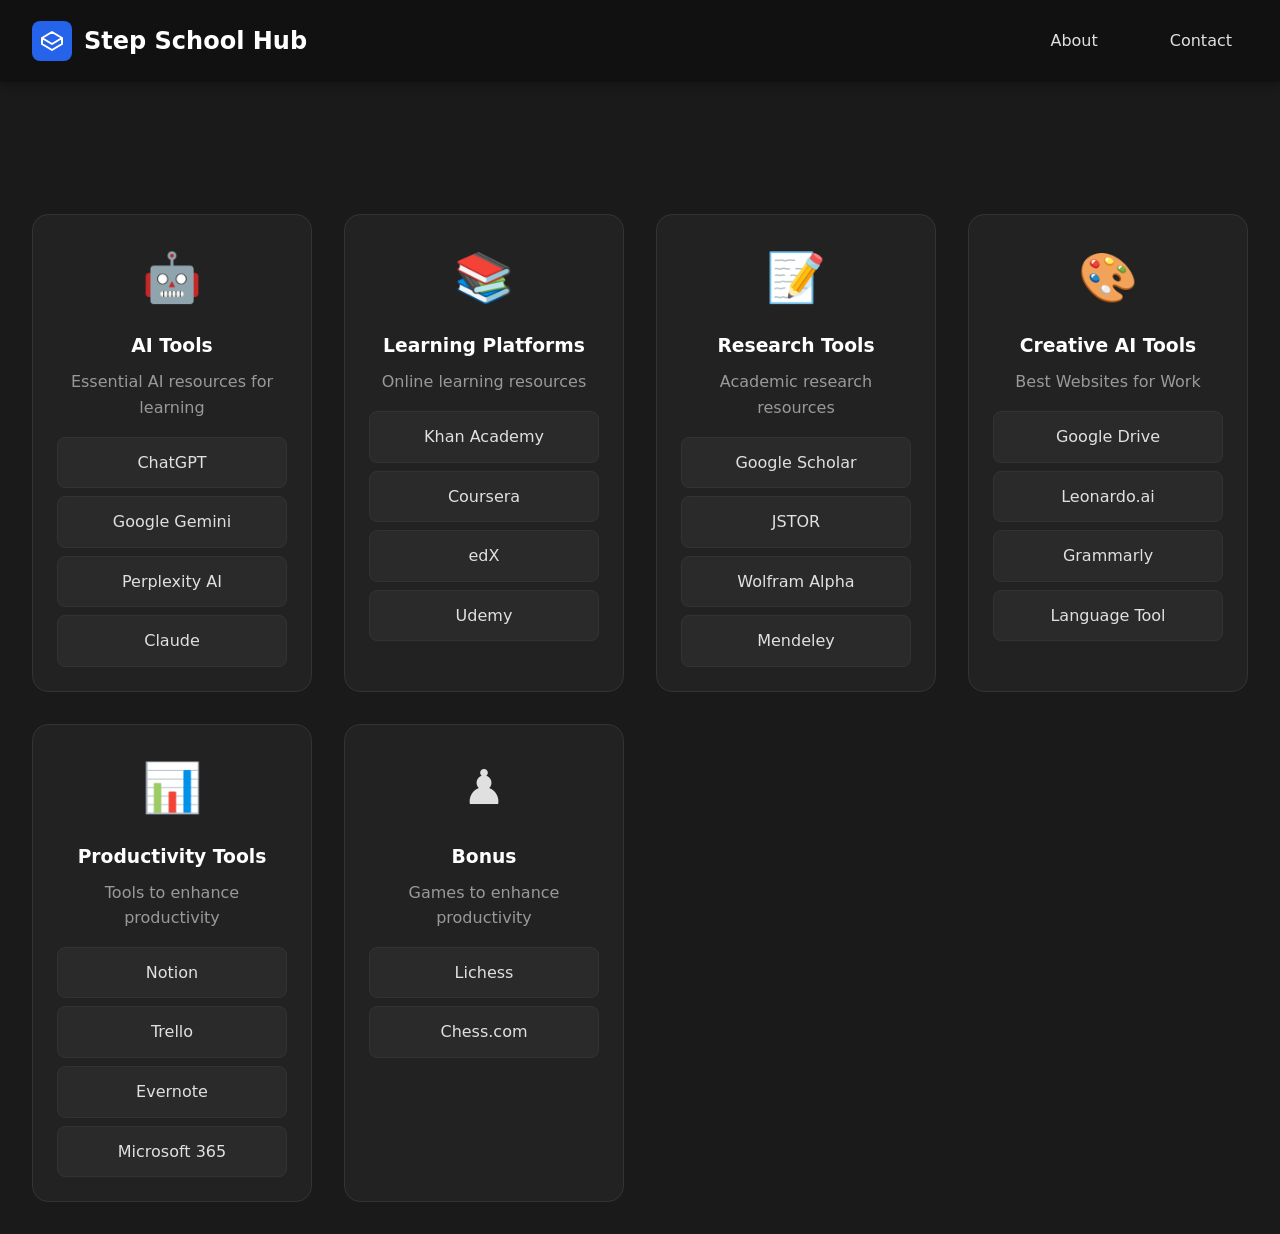
==== index.html @ e5c55c26 "Made the site responsive with vs code ofc" ====
<!DOCTYPE html>
<html lang="en">

<head>
  <title>Step Schools Okara Hub - For Resources</title>
  <meta charset="UTF-8" />
  <meta name="viewport" content="width=device-width, initial-scale=1.0" />
  <link rel="shortcut icon" href="step-favicon.svg" type="image/x-icon">
  <title>
    Step School Resources Hub | Essential Tools for Learning & Productivity
  </title>
  <meta name="description"
    content="Discover essential AI tools, learning platforms, and productivity resources for students and educators." />

  <meta name="keywords"
    content="school resources, AI tools, productivity, learning, education, students, online resources,step school Okara,step school hubs" />
  <meta property="og:title" content="School Resources Hub | Essential Tools for Learning & Productivity" />
  <meta property="og:description"
    content="Explore our hub for AI tools, learning platforms, and productivity resources to support students and educators."
    -- Robots directive to guide search engines on page indexing -->
  <script>
    (function (html) {
      html.className = html.className.replace(/\bno-js\b/, "js");
    })(document.documentElement);
  </script>
  <meta name="robots" content="index, follow, max-image-preview:large, max-snippet:-1, max-video-preview:-1" />
  </script>
  <meta name="theme-color" content="#2563eb" />


  <link rel="stylesheet" href="styles.css" />
</head>

<body>
  <nav>
    <a href="#" class="logo">
      <div style="
            width: 2.5rem;
            height: 2.5rem;
            background: #2563eb;
            border-radius: 0.5rem;
            display: flex;
            align-items: center;
            justify-content: center;
          ">
        <svg viewBox="0 0 24 24" fill="none" stroke="currentColor" style="width: 1.5rem; height: 1.5rem">
          <path stroke-linecap="round" stroke-linejoin="round" stroke-width="2"
            d="M12 3L2 9l10 6 10-6-10-6zM2 9v6l10 6 10-6V9"></path>
        </svg>
      </div navtext>
      Step School Hub
    </a>
    <div class="hamburger">☰</div>
    <div class="nav-links">
      <a href="about.html">About</a>
      <a href="contacts.html">Contact</a>
    </div>
  </nav>

  <div class="categories">
    <div class="category-card">
      <div class="category-icon">🤖</div>
      <h3>AI Tools</h3>
      <p>Essential AI resources for learning</p>
      <div class="subcategories">
        <div class="subcategory" onclick="redirect('https://chat.openai.com')">
          ChatGPT
        </div>
        <div class="subcategory" onclick="redirect('https://gemini.google.com/')">
          Google Gemini
        </div>
        <div class="subcategory" onclick="redirect('https://www.perplexity.ai')">
          Perplexity AI
        </div>
        <div class="subcategory" onclick="redirect('https://claude.ai')">
          Claude
        </div>
      </div>
    </div>

    <div class="category-card">
      <div class="category-icon">📚</div>
      <h3>Learning Platforms</h3>
      <p>Online learning resources</p>
      <div class="subcategories">
        <div class="subcategory" onclick="redirect('https://www.khanacademy.org')">
          Khan Academy
        </div>
        <div class="subcategory" onclick="redirect('https://www.coursera.org')">
          Coursera
        </div>
        <div class="subcategory" onclick="redirect('https://www.edx.org')">
          edX
        </div>
        <div class="subcategory" onclick="redirect('https://www.udemy.com')">
          Udemy
        </div>
      </div>
    </div>

    <div class="category-card">
      <div class="category-icon">📝</div>
      <h3>Research Tools</h3>
      <p>Academic research resources</p>
      <div class="subcategories">
        <div class="subcategory" onclick="redirect('https://scholar.google.com')">
          Google Scholar
        </div>
        <div class="subcategory" onclick="redirect('https://www.jstor.org')">
          JSTOR
        </div>
        <div class="subcategory" onclick="redirect('https://www.wolframalpha.com')">
          Wolfram Alpha
        </div>
        <div class="subcategory" onclick="redirect('https://www.mendeley.com')">
          Mendeley
        </div>
      </div>
    </div>

    <div class="category-card">
      <div class="category-icon">🎨</div>
      <h3>Creative AI Tools</h3>
      <p>Best Websites for Work</p>
      <div class="subcategories">
        <div class="subcategory" onclick="redirect('https://drive.google.com/')">
          Google Drive
        </div>
        <div class="subcategory" onclick="redirect('https://leonardo.ai/')">
          Leonardo.ai
        </div>
        <div class="subcategory" onclick="redirect('https://www.grammarly.com')">
          Grammarly
        </div>
        <div class="subcategory" onclick="redirect('https://languagetool.org/')">
          Language Tool
        </div>
      </div>
    </div>

    <div class="category-card">
      <div class="category-icon">📊</div>
      <h3>Productivity Tools</h3>
      <p>Tools to enhance productivity</p>
      <div class="subcategories">
        <div class="subcategory" onclick="redirect('https://www.notion.so')">
          Notion
        </div>
        <div class="subcategory" onclick="redirect('https://trello.com')">
          Trello
        </div>
        <div class="subcategory" onclick="redirect('https://evernote.com')">
          Evernote
        </div>
        <div class="subcategory" onclick="redirect('https://www.microsoft.com/microsoft-365')">
          Microsoft 365
        </div>
      </div>
    </div>

    <div class="category-card">
      <div class="category-icon">♟️</div>
      <h3>Bonus</h3>
      <p>Games to enhance productivity</p>
      <div class="subcategories">
        <div class="subcategory" onclick="redirect('https://lichess.org/')">
          Lichess
        </div>
        <div class="subcategory" onclick="redirect('https://www.chess.com/home')">
          Chess.com
        </div>
      </div>
    </div>
  </div>

  <script>
    const hamburger = document.querySelector(".hamburger");
    const navLinks = document.querySelector(".nav-links");

    hamburger.addEventListener("click", () => {
      navLinks.classList.toggle("active");
    });


    function redirect(url) {
      window.open(url, "_blank");
    }
    console.log("HELLO WORLD PROGRAMMER MODE ACTIVIATED")//kis gawar ne ye bakwas likhe hai
    // i am ayaan and i i did this for fun xd
  </script>
</body>

</html>
---- styles.css ----
/* Reset and Base Styles */
* {
  margin: 0;
  padding: 0;
  box-sizing: border-box;
  font-family: Inter, system-ui, -apple-system, sans-serif;
}

body {
  background: #1a1a1a;
  color: #e0e0e0;
  min-height: 100vh;
  line-height: 1.6;
  overflow-x: hidden;
}

/* Navigation Styles */
nav {
  background: #111111;
  padding: 1.25rem 2rem;
  display: flex;
  justify-content: space-between;
  align-items: center;
  position: sticky;
  top: 0;
  width: 100%;
  z-index: 1000;
  box-shadow: 0 2px 10px rgba(0, 0, 0, 0.3);
}

.logo {
  display: flex;
  align-items: center;
  color: #ffffff;
  text-decoration: none;
  font-size: 1.5rem;
  font-weight: bold;
  gap: 0.75rem;
  transition: transform 0.3s ease;
}

.logo-icon {
  width: 2.5rem;
  height: 2.5rem;
  background: #2563eb;
  border-radius: 0.5rem;
  display: flex;
  align-items: center;
  justify-content: center;
}

.logo-icon svg {
  width: 1.5rem;
  height: 1.5rem;
  stroke: white;
}

.nav-links {
  display: flex;
  gap: 2.5rem;
}

.nav-links a {
  color: #e0e0e0;
  text-decoration: none;
  transition: all 0.3s ease;
  padding: 0.5rem 1rem;
  border-radius: 6px;
}

.nav-links a:hover {
  background: rgba(255, 255, 255, 0.1);
  color: white;
}

.hamburger {
  display: none;
  color: white;
  font-size: 1.5rem;
  cursor: pointer;
  padding: 0.5rem;
}

/* Categories Styles */
.categories {
  margin-top: 100px;
  padding: 2rem;
  display: grid;
  grid-template-columns: repeat(auto-fit, minmax(280px, 1fr));
  gap: 2rem;
  max-width: 1400px;
  margin-left: auto;
  margin-right: auto;
}

.category-card {
  background: #222222;
  border-radius: 16px;
  padding: 1.5rem;
  text-align: center;
  transition: all 0.3s ease;
  border: 1px solid #333;
}

.category-card:hover {
  transform: translateY(-5px);
  box-shadow: 0 6px 25px rgba(0, 0, 0, 0.3);
}

.category-icon {
  font-size: 3rem;
  margin-bottom: 1rem;
}

.category-card h3 {
  color: white;
  margin-bottom: 0.5rem;
}

.category-card p {
  color: #999;
  margin-bottom: 1rem;
}

.subcategories {
  display: flex;
  flex-direction: column;
  gap: 0.5rem;
}

.subcategory {
  background: #2a2a2a;
  padding: 0.75rem;
  border-radius: 8px;
  cursor: pointer;
  transition: all 0.3s ease;
  border: 1px solid #333;
}

.subcategory:hover {
  background: #333;
  transform: translateX(5px);
}

/* Responsive Design */
@media screen and (max-width: 768px) {
  nav {
      padding: 1rem;
  }

  .nav-links {
      display: none;
      position: absolute;
      top: 100%;
      left: 0;
      width: 100%;
      background: #111;
      flex-direction: column;
      padding: 1rem;
  }

  .navtext {
    font-size: 18px;
  }

  .nav-links.active {
      display: flex;
  }

  .hamburger {
      display: block;
  }

  .categories {
      grid-template-columns: 1fr;
      margin-top: 80px;
      padding: 1rem;
  }
}
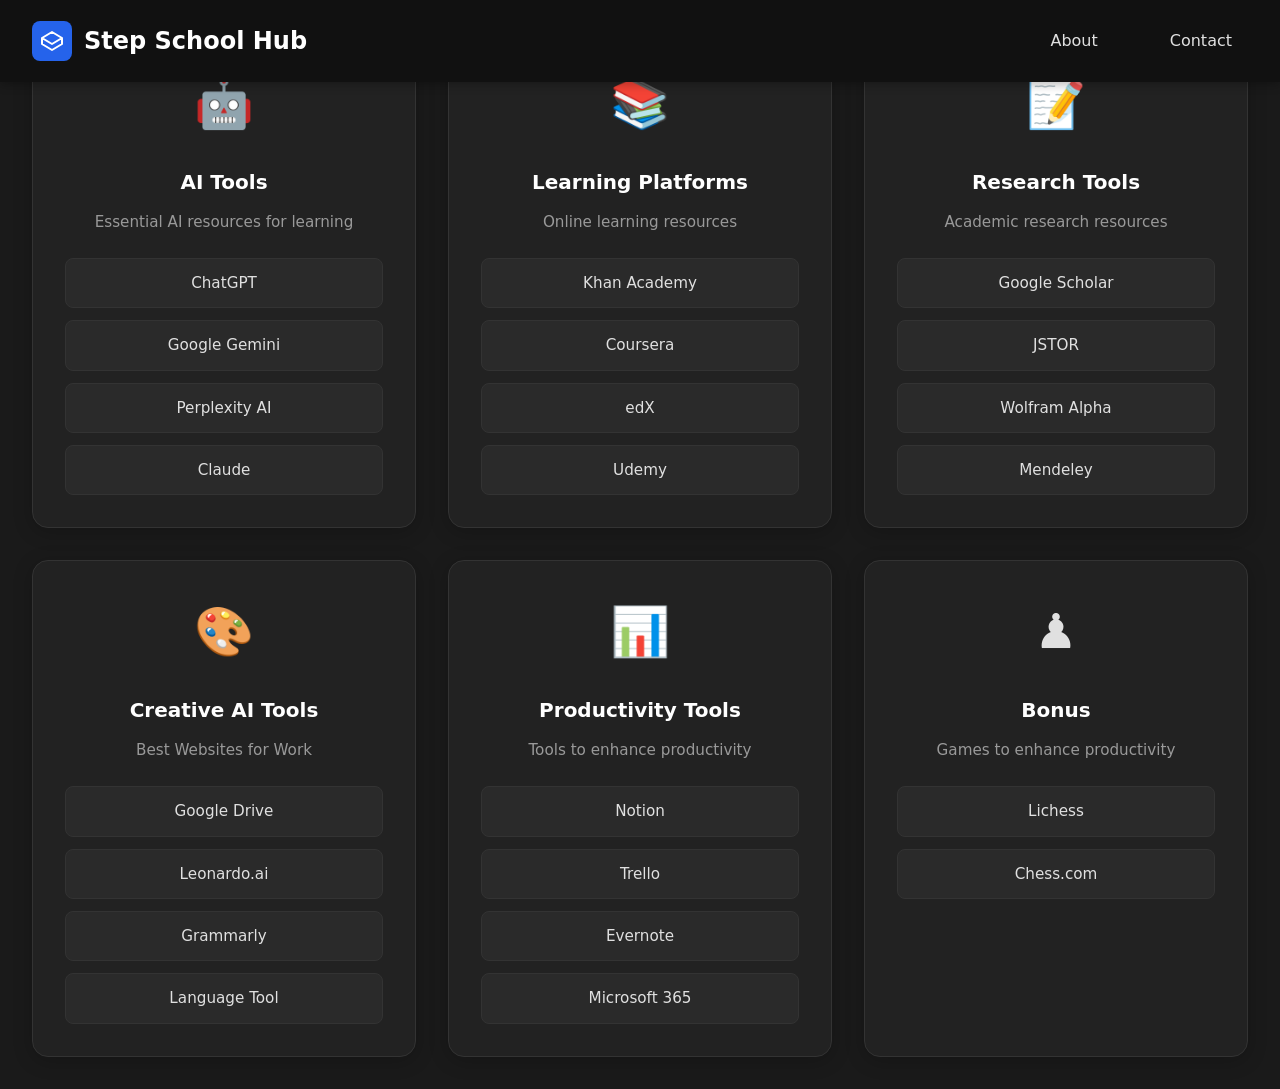
==== commit 1b5112c8: "Revert "Made the site responsive with vs code ofc" This reverts commit e5c55c26e0a5ba545c020ab614b5b" ====
--- a/index.html
+++ b/index.html
@@ -47,7 +47,7 @@
           <path stroke-linecap="round" stroke-linejoin="round" stroke-width="2"
             d="M12 3L2 9l10 6 10-6-10-6zM2 9v6l10 6 10-6V9"></path>
         </svg>
-      </div navtext>
+      </div>
       Step School Hub
     </a>
     <div class="hamburger">☰</div>
--- a/styles.css
+++ b/styles.css
@@ -1,9 +1,9 @@
-/* Reset and Base Styles */
+/* Base Styles */
 * {
   margin: 0;
   padding: 0;
   box-sizing: border-box;
-  font-family: Inter, system-ui, -apple-system, sans-serif;
+  font-family: "Inter", system-ui, -apple-system, sans-serif;
 }
 
 body {
@@ -11,19 +11,18 @@
   color: #e0e0e0;
   min-height: 100vh;
   line-height: 1.6;
-  overflow-x: hidden;
-}
-
-/* Navigation Styles */
+}
+
+/* Navigation */
 nav {
   background: #111111;
   padding: 1.25rem 2rem;
   display: flex;
   justify-content: space-between;
   align-items: center;
-  position: sticky;
+  position: fixed;
+  width: 100%;
   top: 0;
-  width: 100%;
   z-index: 1000;
   box-shadow: 0 2px 10px rgba(0, 0, 0, 0.3);
 }
@@ -39,20 +38,8 @@
   transition: transform 0.3s ease;
 }
 
-.logo-icon {
-  width: 2.5rem;
-  height: 2.5rem;
-  background: #2563eb;
-  border-radius: 0.5rem;
-  display: flex;
-  align-items: center;
-  justify-content: center;
-}
-
-.logo-icon svg {
-  width: 1.5rem;
-  height: 1.5rem;
-  stroke: white;
+.logo:hover {
+  transform: translateY(-2px);
 }
 
 .nav-links {
@@ -64,116 +51,377 @@
   color: #e0e0e0;
   text-decoration: none;
   transition: all 0.3s ease;
+  font-weight: 500;
   padding: 0.5rem 1rem;
   border-radius: 6px;
+  position: relative;
 }
 
 .nav-links a:hover {
+  color: #ffffff;
   background: rgba(255, 255, 255, 0.1);
-  color: white;
-}
-
+}
+
+.nav-links a::after {
+  content: "";
+  position: absolute;
+  width: 0;
+  height: 2px;
+  background: #2563eb;
+  bottom: 0;
+  left: 50%;
+  transform: translateX(-50%);
+  transition: width 0.3s ease;
+}
+
+.nav-links a:hover::after {
+  width: 80%;
+}
+
+/* Categories Section */
+.categories {
+  padding: 2rem max(2rem, calc((100% - 1400px) / 2));
+  display: grid;
+  grid-template-columns: repeat(auto-fit, minmax(300px, 1fr));
+  gap: 2rem;
+  max-width: 1400px;
+  margin-left: auto;
+  margin-right: auto;
+}
+
+.category-card {
+  background: #222222;
+  border-radius: 16px;
+  box-shadow: 0 4px 20px rgba(0, 0, 0, 0.2);
+  padding: 2rem;
+  text-align: center;
+  cursor: pointer;
+  transition: all 0.3s ease;
+  border: 1px solid #333333;
+}
+
+.category-card:hover {
+  transform: translateY(-5px);
+  box-shadow: 0 6px 25px rgba(0, 0, 0, 0.3);
+  border-color: #444444;
+}
+
+.category-icon {
+  font-size: 3rem;
+  margin-bottom: 1.5rem;
+}
+
+.category-card h3 {
+  color: #ffffff;
+  margin-bottom: 0.75rem;
+  font-size: 1.25rem;
+}
+
+.category-card p {
+  color: #999999;
+  margin-bottom: 1.5rem;
+  font-size: 0.95rem;
+}
+
+/* Subcategories */
+.subcategories {
+  display: flex;
+  flex-direction: column;
+  gap: 0.75rem;
+}
+
+.subcategory {
+  padding: 0.75rem;
+  background: #2a2a2a;
+  border-radius: 8px;
+  transition: all 0.3s ease;
+  color: #e0e0e0;
+  font-size: 0.95rem;
+  border: 1px solid #333333;
+}
+
+.subcategory:hover {
+  background: #333333;
+  transform: translateX(5px);
+  color: #ffffff;
+  border-color: #444444;
+}
+
+/* About Section */
+.about-container {
+  margin-top: 100px;
+  padding: 2rem max(2rem, calc((100% - 1400px) / 2));
+  max-width: 1400px;
+  margin-left: auto;
+  margin-right: auto;
+}
+
+.about-card {
+  background: #222222;
+  border-radius: 16px;
+  box-shadow: 0 4px 20px rgba(0, 0, 0, 0.2);
+  padding: 2.5rem;
+  border: 1px solid #333333;
+  margin-bottom: 2rem;
+  transition: transform 0.3s ease;
+}
+
+.about-card:hover {
+  transform: translateY(-5px);
+}
+
+.about-card h1 {
+  color: #ffffff;
+  margin-bottom: 1.5rem;
+  font-size: 2.5rem;
+  text-align: center;
+  background: linear-gradient(45deg, #2563eb, #3b82f6);
+  -webkit-background-clip: text;
+  -webkit-text-fill-color: transparent;
+}
+
+.about-card h2 {
+  color: #ffffff;
+  margin: 2rem 0 1rem;
+  font-size: 1.5rem;
+}
+
+.about-card p {
+  color: #999999;
+  line-height: 1.6;
+  margin-bottom: 1rem;
+  font-size: 1.1rem;
+}
+
+/* Team Section */
+.team-section {
+  display: grid;
+  grid-template-columns: repeat(auto-fit, minmax(250px, 1fr));
+  gap: 2rem;
+  margin-top: 2rem;
+}
+
+.team-member {
+  background: #2a2a2a;
+  padding: 1.5rem;
+  border-radius: 12px;
+  text-align: center;
+  border: 1px solid #333333;
+  transition: all 0.3s ease;
+}
+
+.team-member:hover {
+  transform: translateY(-5px);
+  background: #2d2d2d;
+  box-shadow: 0 6px 20px rgba(0, 0, 0, 0.2);
+}
+
+.team-member h3 {
+  color: #ffffff;
+  margin-bottom: 0.5rem;
+}
+
+.team-member p {
+  color: #999999;
+  font-size: 0.95rem;
+}
+
+/* Contact Section */
+.contact-container {
+  margin-top: 100px;
+  padding: 2rem max(2rem, calc((100% - 1400px) / 2));
+  max-width: 1400px;
+  margin-left: auto;
+  margin-right: auto;
+}
+
+.contact-card {
+  background: #222222;
+  border-radius: 16px;
+  box-shadow: 0 4px 20px rgba(0, 0, 0, 0.2);
+  padding: 2.5rem;
+  border: 1px solid #333333;
+  margin-bottom: 2rem;
+}
+
+.contact-card h1 {
+  color: #ffffff;
+  margin-bottom: 1.5rem;
+  font-size: 2.5rem;
+  text-align: center;
+}
+
+.contact-card p {
+  color: #999999;
+  line-height: 1.6;
+  margin-bottom: 2rem;
+  font-size: 1.1rem;
+  text-align: center;
+}
+
+/* Contact Form */
+.contact-form {
+  max-width: 600px;
+  margin: 0 auto;
+}
+
+.form-group {
+  margin-bottom: 1.5rem;
+}
+
+.form-group label {
+  display: block;
+  color: #ffffff;
+  margin-bottom: 0.5rem;
+  font-weight: 500;
+}
+
+.form-group input,
+.form-group textarea {
+  width: 100%;
+  padding: 0.75rem;
+  background: #2a2a2a;
+  border: 1px solid #333333;
+  border-radius: 8px;
+  color: #ffffff;
+  font-size: 1rem;
+  transition: all 0.3s ease;
+}
+
+.form-group input:focus,
+.form-group textarea:focus {
+  outline: none;
+  border-color: #2563eb;
+  box-shadow: 0 0 0 2px rgba(37, 99, 235, 0.2);
+}
+
+.form-group textarea {
+  min-height: 150px;
+  resize: vertical;
+}
+
+.submit-btn {
+  background: #2563eb;
+  color: #ffffff;
+  padding: 0.75rem 1.5rem;
+  border: none;
+  border-radius: 8px;
+  font-size: 1rem;
+  font-weight: 500;
+  cursor: pointer;
+  transition: all 0.3s ease;
+  width: 100%;
+}
+
+.submit-btn:hover {
+  background: #1d4ed8;
+  transform: translateY(-2px);
+}
+
+/* Contact Info */
+.contact-info {
+  margin-top: 3rem;
+  display: grid;
+  grid-template-columns: repeat(auto-fit, minmax(250px, 1fr));
+  gap: 2rem;
+}
+
+.contact-method {
+  background: #2a2a2a;
+  padding: 1.5rem;
+  border-radius: 12px;
+  text-align: center;
+  border: 1px solid #333333;
+}
+
+.contact-method h3 {
+  color: #ffffff;
+  margin-bottom: 0.5rem;
+}
+
+.contact-method p {
+  color: #999999;
+  font-size: 0.95rem;
+  margin-bottom: 0;
+}
+
+.contact-method a {
+  color: #2563eb;
+  text-decoration: none;
+  transition: color 0.3s ease;
+}
+
+.contact-method a:hover {
+  color: #1d4ed8;
+}
+
+/* Hamburger Menu */
 .hamburger {
   display: none;
   color: white;
   font-size: 1.5rem;
   cursor: pointer;
   padding: 0.5rem;
-}
-
-/* Categories Styles */
-.categories {
-  margin-top: 100px;
-  padding: 2rem;
-  display: grid;
-  grid-template-columns: repeat(auto-fit, minmax(280px, 1fr));
-  gap: 2rem;
-  max-width: 1400px;
-  margin-left: auto;
-  margin-right: auto;
-}
-
-.category-card {
-  background: #222222;
-  border-radius: 16px;
-  padding: 1.5rem;
-  text-align: center;
-  transition: all 0.3s ease;
-  border: 1px solid #333;
-}
-
-.category-card:hover {
-  transform: translateY(-5px);
-  box-shadow: 0 6px 25px rgba(0, 0, 0, 0.3);
-}
-
-.category-icon {
-  font-size: 3rem;
-  margin-bottom: 1rem;
-}
-
-.category-card h3 {
-  color: white;
-  margin-bottom: 0.5rem;
-}
-
-.category-card p {
-  color: #999;
-  margin-bottom: 1rem;
-}
-
-.subcategories {
-  display: flex;
-  flex-direction: column;
-  gap: 0.5rem;
-}
-
-.subcategory {
-  background: #2a2a2a;
-  padding: 0.75rem;
-  border-radius: 8px;
-  cursor: pointer;
-  transition: all 0.3s ease;
-  border: 1px solid #333;
-}
-
-.subcategory:hover {
-  background: #333;
-  transform: translateX(5px);
-}
-
-/* Responsive Design */
-@media screen and (max-width: 768px) {
-  nav {
-      padding: 1rem;
+  border-radius: 6px;
+  transition: background 0.3s ease;
+}
+
+.hamburger:hover {
+  background: rgba(255, 255, 255, 0.1);
+}
+
+/* Responsive Styles */
+@media (max-width: 768px) {
+  .hamburger {
+    display: block;
   }
 
   .nav-links {
-      display: none;
-      position: absolute;
-      top: 100%;
-      left: 0;
-      width: 100%;
-      background: #111;
-      flex-direction: column;
-      padding: 1rem;
-  }
-
-  .navtext {
-    font-size: 18px;
+    display: none;
+    position: absolute;
+    top: 100%;
+    left: 0;
+    right: 0;
+    background: #111111;
+    flex-direction: column;
+    padding: 1rem;
+    gap: 0.5rem;
+    box-shadow: 0 4px 10px rgba(0, 0, 0, 0.2);
   }
 
   .nav-links.active {
-      display: flex;
-  }
-
-  .hamburger {
-      display: block;
+    display: flex;
   }
 
   .categories {
-      grid-template-columns: 1fr;
-      margin-top: 80px;
-      padding: 1rem;
-  }
-}+    margin-top: 80px;
+    padding: 1rem;
+    gap: 1rem;
+  }
+
+  .category-card {
+    padding: 1.5rem;
+  }
+
+  .about-container {
+    margin-top: 80px;
+    padding: 1rem;
+  }
+
+  .about-card {
+    padding: 1.5rem;
+  }
+
+  .about-card h1 {
+    font-size: 2rem;
+  }
+
+  .contact-container {
+    margin-top: 80px;
+    padding: 1rem;
+  }
+
+  .contact-card {
+    padding: 1.5rem;
+  }
+}
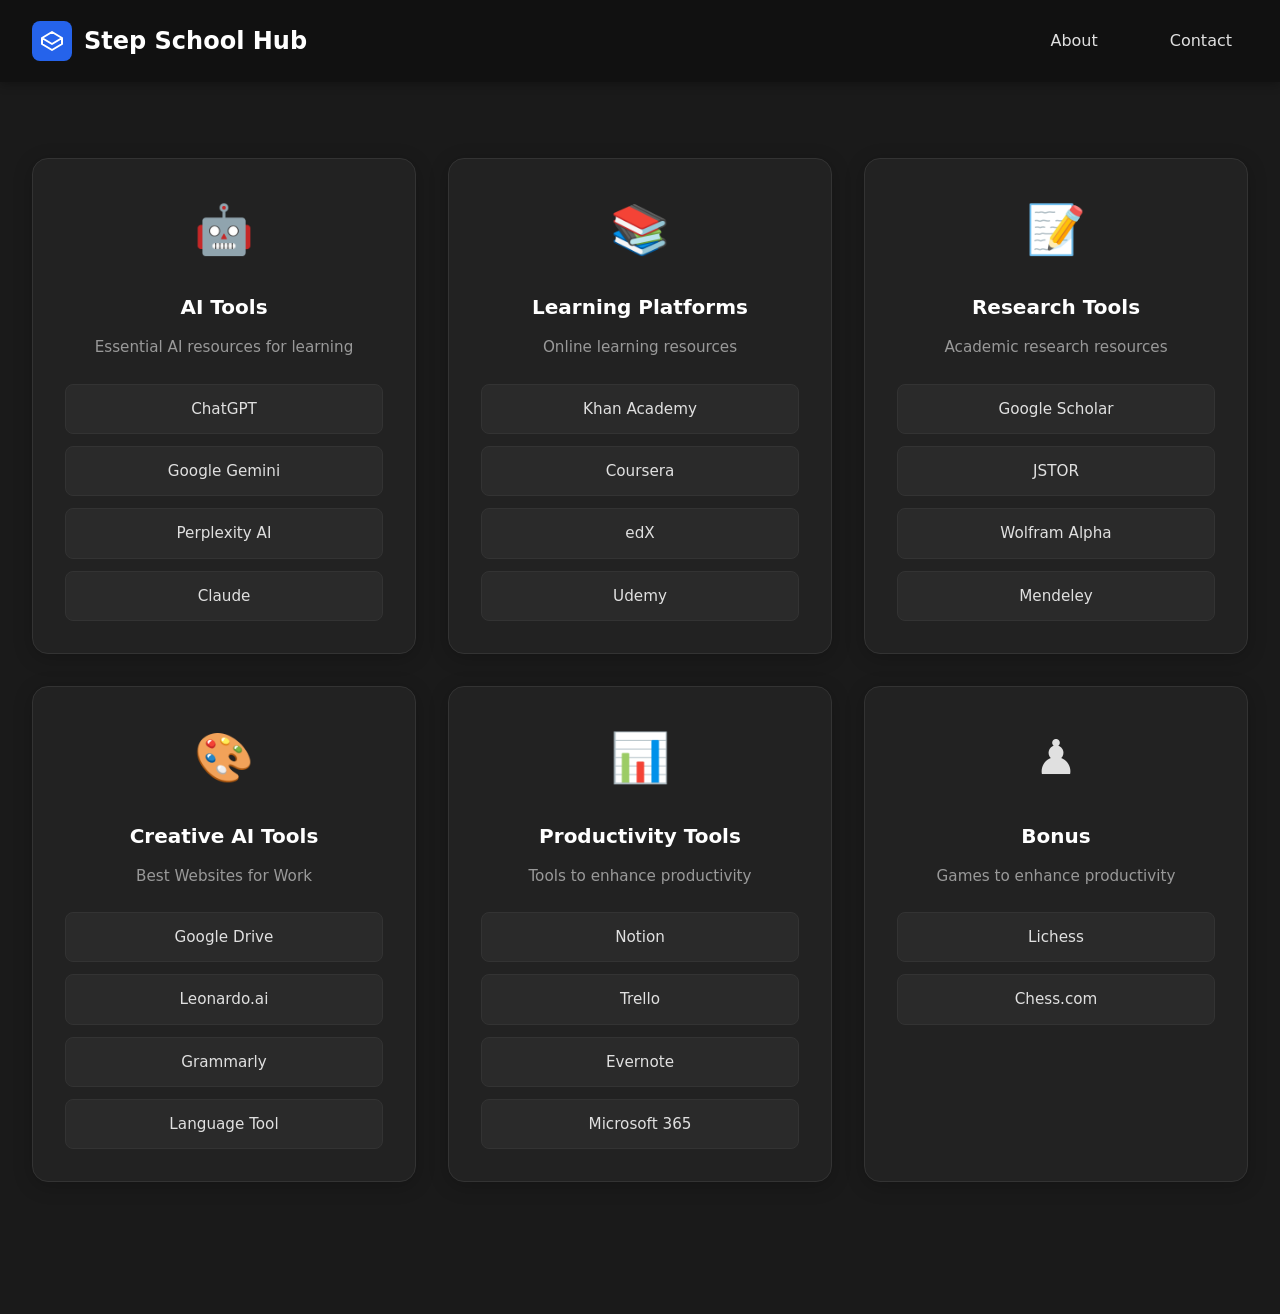
==== commit 2347aa53: "better implementation of favicon and formatting" ====
--- a/index.html
+++ b/index.html
@@ -4,8 +4,8 @@
 <head>
   <title>Step Schools Okara Hub - For Resources</title>
   <meta charset="UTF-8" />
-  <meta name="viewport" content="width=device-width, initial-scale=1.0" />
-  <link rel="shortcut icon" href="step-favicon.svg" type="image/x-icon">
+  <meta name="viewport" content="width=device-width, initial-scale=1.0" />\
+  <link rel="icon" href="step-favicon.svg">
   <title>
     Step School Resources Hub | Essential Tools for Learning & Productivity
   </title>
--- a/styles.css
+++ b/styles.css
@@ -82,6 +82,7 @@
 .categories {
   padding: 2rem max(2rem, calc((100% - 1400px) / 2));
   display: grid;
+  margin: 100px;
   grid-template-columns: repeat(auto-fit, minmax(300px, 1fr));
   gap: 2rem;
   max-width: 1400px;
@@ -424,4 +425,34 @@
   .contact-card {
     padding: 1.5rem;
   }
-}
+  @media screen and (max-width: 768px) {
+    nav {
+        padding: 1rem;
+    }
+
+    .nav-links {
+        display: none;
+        position: absolute;
+        top: 100%;
+        left: 0;
+        width: 100%;
+        background: #111;
+        flex-direction: column;
+        padding: 1rem;
+    }
+
+    .nav-links.active {
+        display: flex;
+    }
+
+    .hamburger {
+        display: block;
+    }
+
+    .categories {
+        grid-template-columns: 1fr;
+        margin-top: 60px;
+        padding: 1rem;
+    }
+}
+}
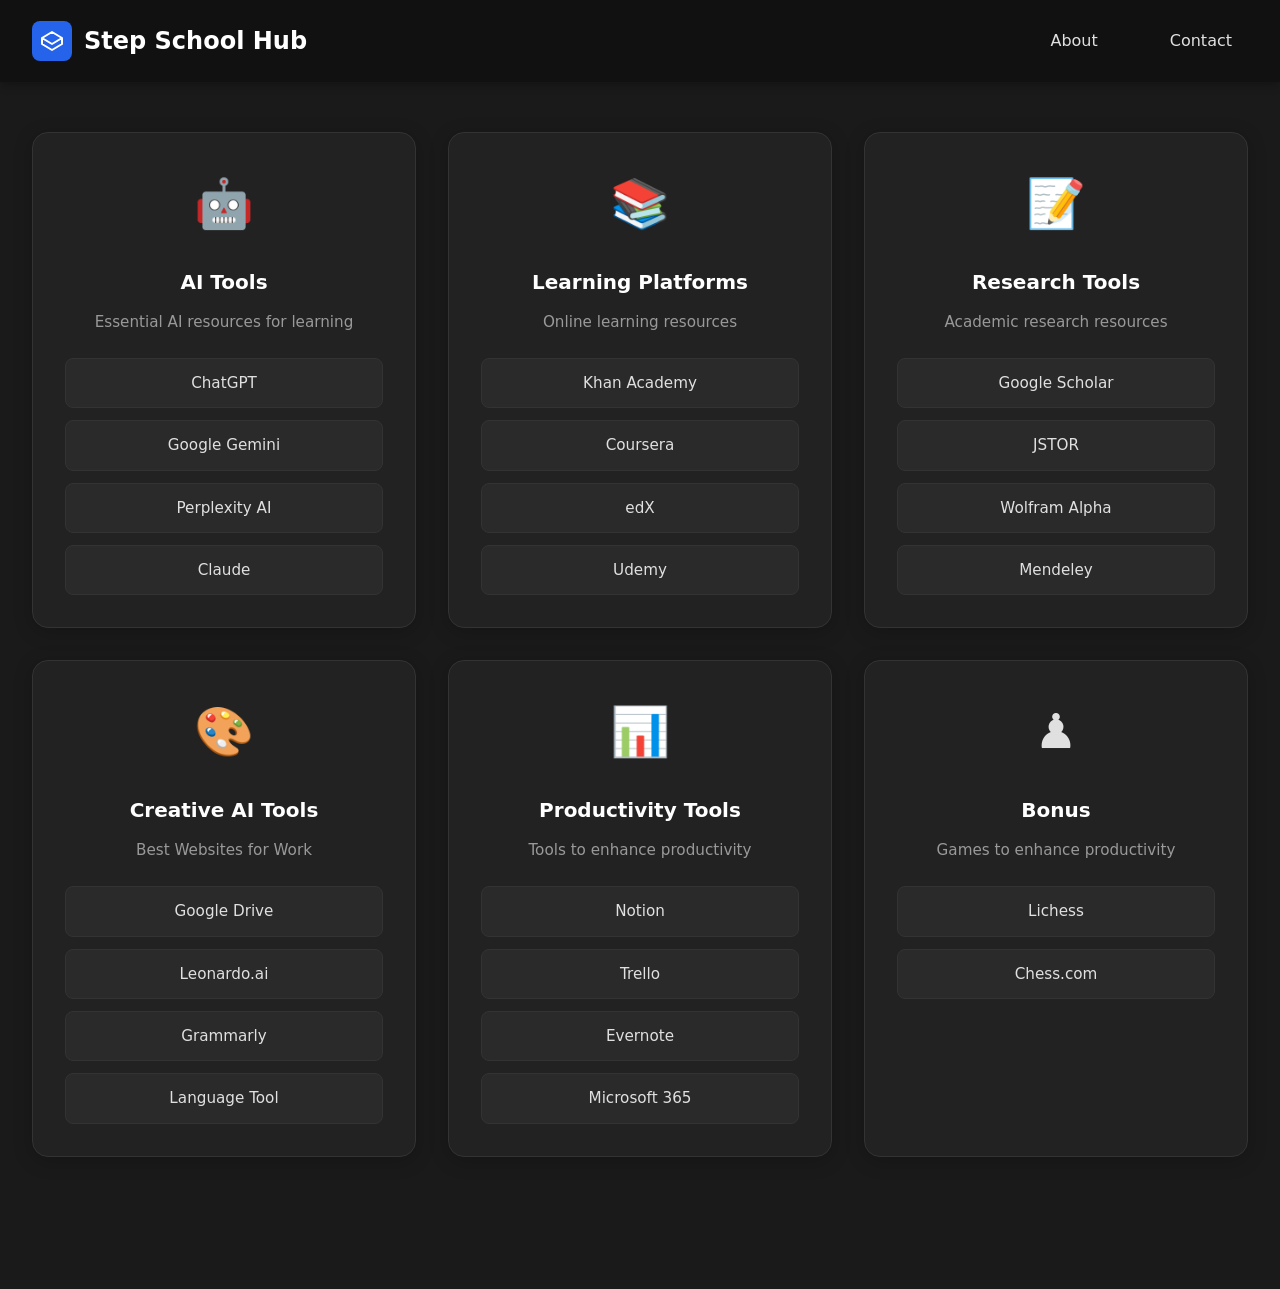
==== commit 4f01f85d: "favicon implementation cleaning of code and formatting" ====
--- a/index.html
+++ b/index.html
@@ -1,40 +1,57 @@
 <!DOCTYPE html>
 <html lang="en">
-
-<head>
-  <title>Step Schools Okara Hub - For Resources</title>
-  <meta charset="UTF-8" />
-  <meta name="viewport" content="width=device-width, initial-scale=1.0" />\
-  <link rel="icon" href="step-favicon.svg">
-  <title>
-    Step School Resources Hub | Essential Tools for Learning & Productivity
-  </title>
-  <meta name="description"
-    content="Discover essential AI tools, learning platforms, and productivity resources for students and educators." />
-
-  <meta name="keywords"
-    content="school resources, AI tools, productivity, learning, education, students, online resources,step school Okara,step school hubs" />
-  <meta property="og:title" content="School Resources Hub | Essential Tools for Learning & Productivity" />
-  <meta property="og:description"
-    content="Explore our hub for AI tools, learning platforms, and productivity resources to support students and educators."
-    -- Robots directive to guide search engines on page indexing -->
-  <script>
-    (function (html) {
-      html.className = html.className.replace(/\bno-js\b/, "js");
-    })(document.documentElement);
-  </script>
-  <meta name="robots" content="index, follow, max-image-preview:large, max-snippet:-1, max-video-preview:-1" />
-  </script>
-  <meta name="theme-color" content="#2563eb" />
-
-
-  <link rel="stylesheet" href="styles.css" />
-</head>
-
-<body>
-  <nav>
-    <a href="#" class="logo">
-      <div style="
+  <head>
+    <meta charset="UTF-8" />
+    <meta name="viewport" content="width=device-width, initial-scale=1.0" />
+
+    <!-- Favicon -->
+    <link rel="icon" type="image/svg+xml" href="/step-favicon.svg" />
+    <link rel="alternate icon" type="image/png" href="/step-favicon.png" />
+
+    <!-- Title -->
+    <title>
+      Step School Resources Hub | Essential Tools for Learning & Productivity
+    </title>
+
+    <!-- Meta tags -->
+    <meta
+      name="description"
+      content="Discover essential AI tools, learning platforms, and productivity resources for students and educators."
+    />
+    <meta
+      name="keywords"
+      content="school resources, AI tools, productivity, learning, education, students, online resources,step school Okara,step school hubs"
+    />
+    <meta
+      property="og:title"
+      content="School Resources Hub | Essential Tools for Learning & Productivity"
+    />
+    <meta
+      property="og:description"
+      content="Explore our hub for AI tools, learning platforms, and productivity resources to support students and educators."
+    />
+    <meta
+      name="robots"
+      content="index, follow, max-image-preview:large, max-snippet:-1, max-video-preview:-1"
+    />
+    <meta name="theme-color" content="#2563eb" />
+
+    <!-- JavaScript -->
+    <script>
+      (function (html) {
+        html.className = html.className.replace(/\bno-js\b/, "js");
+      })(document.documentElement);
+    </script>
+
+    <!-- Styles -->
+    <link rel="stylesheet" href="styles.css" />
+  </head>
+
+  <body>
+    <nav>
+      <a href="#" class="logo">
+        <div
+          style="
             width: 2.5rem;
             height: 2.5rem;
             background: #2563eb;
@@ -42,152 +59,197 @@
             display: flex;
             align-items: center;
             justify-content: center;
-          ">
-        <svg viewBox="0 0 24 24" fill="none" stroke="currentColor" style="width: 1.5rem; height: 1.5rem">
-          <path stroke-linecap="round" stroke-linejoin="round" stroke-width="2"
-            d="M12 3L2 9l10 6 10-6-10-6zM2 9v6l10 6 10-6V9"></path>
-        </svg>
-      </div>
-      Step School Hub
-    </a>
-    <div class="hamburger">☰</div>
-    <div class="nav-links">
-      <a href="about.html">About</a>
-      <a href="contacts.html">Contact</a>
+          "
+        >
+          <svg
+            viewBox="0 0 24 24"
+            fill="none"
+            stroke="currentColor"
+            style="width: 1.5rem; height: 1.5rem"
+          >
+            <path
+              stroke-linecap="round"
+              stroke-linejoin="round"
+              stroke-width="2"
+              d="M12 3L2 9l10 6 10-6-10-6zM2 9v6l10 6 10-6V9"
+            ></path>
+          </svg>
+        </div>
+        Step School Hub
+      </a>
+      <div class="hamburger">☰</div>
+      <div class="nav-links">
+        <a href="about.html">About</a>
+        <a href="contacts.html">Contact</a>
+      </div>
+    </nav>
+
+    <div class="categories">
+      <div class="category-card">
+        <div class="category-icon">🤖</div>
+        <h3>AI Tools</h3>
+        <p>Essential AI resources for learning</p>
+        <div class="subcategories">
+          <div
+            class="subcategory"
+            onclick="redirect('https://chat.openai.com')"
+          >
+            ChatGPT
+          </div>
+          <div
+            class="subcategory"
+            onclick="redirect('https://gemini.google.com/')"
+          >
+            Google Gemini
+          </div>
+          <div
+            class="subcategory"
+            onclick="redirect('https://www.perplexity.ai')"
+          >
+            Perplexity AI
+          </div>
+          <div class="subcategory" onclick="redirect('https://claude.ai')">
+            Claude
+          </div>
+        </div>
+      </div>
+
+      <div class="category-card">
+        <div class="category-icon">📚</div>
+        <h3>Learning Platforms</h3>
+        <p>Online learning resources</p>
+        <div class="subcategories">
+          <div
+            class="subcategory"
+            onclick="redirect('https://www.khanacademy.org')"
+          >
+            Khan Academy
+          </div>
+          <div
+            class="subcategory"
+            onclick="redirect('https://www.coursera.org')"
+          >
+            Coursera
+          </div>
+          <div class="subcategory" onclick="redirect('https://www.edx.org')">
+            edX
+          </div>
+          <div class="subcategory" onclick="redirect('https://www.udemy.com')">
+            Udemy
+          </div>
+        </div>
+      </div>
+
+      <div class="category-card">
+        <div class="category-icon">📝</div>
+        <h3>Research Tools</h3>
+        <p>Academic research resources</p>
+        <div class="subcategories">
+          <div
+            class="subcategory"
+            onclick="redirect('https://scholar.google.com')"
+          >
+            Google Scholar
+          </div>
+          <div class="subcategory" onclick="redirect('https://www.jstor.org')">
+            JSTOR
+          </div>
+          <div
+            class="subcategory"
+            onclick="redirect('https://www.wolframalpha.com')"
+          >
+            Wolfram Alpha
+          </div>
+          <div
+            class="subcategory"
+            onclick="redirect('https://www.mendeley.com')"
+          >
+            Mendeley
+          </div>
+        </div>
+      </div>
+
+      <div class="category-card">
+        <div class="category-icon">🎨</div>
+        <h3>Creative AI Tools</h3>
+        <p>Best Websites for Work</p>
+        <div class="subcategories">
+          <div
+            class="subcategory"
+            onclick="redirect('https://drive.google.com/')"
+          >
+            Google Drive
+          </div>
+          <div class="subcategory" onclick="redirect('https://leonardo.ai/')">
+            Leonardo.ai
+          </div>
+          <div
+            class="subcategory"
+            onclick="redirect('https://www.grammarly.com')"
+          >
+            Grammarly
+          </div>
+          <div
+            class="subcategory"
+            onclick="redirect('https://languagetool.org/')"
+          >
+            Language Tool
+          </div>
+        </div>
+      </div>
+
+      <div class="category-card">
+        <div class="category-icon">📊</div>
+        <h3>Productivity Tools</h3>
+        <p>Tools to enhance productivity</p>
+        <div class="subcategories">
+          <div class="subcategory" onclick="redirect('https://www.notion.so')">
+            Notion
+          </div>
+          <div class="subcategory" onclick="redirect('https://trello.com')">
+            Trello
+          </div>
+          <div class="subcategory" onclick="redirect('https://evernote.com')">
+            Evernote
+          </div>
+          <div
+            class="subcategory"
+            onclick="redirect('https://www.microsoft.com/microsoft-365')"
+          >
+            Microsoft 365
+          </div>
+        </div>
+      </div>
+
+      <div class="category-card">
+        <div class="category-icon">♟️</div>
+        <h3>Bonus</h3>
+        <p>Games to enhance productivity</p>
+        <div class="subcategories">
+          <div class="subcategory" onclick="redirect('https://lichess.org/')">
+            Lichess
+          </div>
+          <div
+            class="subcategory"
+            onclick="redirect('https://www.chess.com/home')"
+          >
+            Chess.com
+          </div>
+        </div>
+      </div>
     </div>
-  </nav>
-
-  <div class="categories">
-    <div class="category-card">
-      <div class="category-icon">🤖</div>
-      <h3>AI Tools</h3>
-      <p>Essential AI resources for learning</p>
-      <div class="subcategories">
-        <div class="subcategory" onclick="redirect('https://chat.openai.com')">
-          ChatGPT
-        </div>
-        <div class="subcategory" onclick="redirect('https://gemini.google.com/')">
-          Google Gemini
-        </div>
-        <div class="subcategory" onclick="redirect('https://www.perplexity.ai')">
-          Perplexity AI
-        </div>
-        <div class="subcategory" onclick="redirect('https://claude.ai')">
-          Claude
-        </div>
-      </div>
-    </div>
-
-    <div class="category-card">
-      <div class="category-icon">📚</div>
-      <h3>Learning Platforms</h3>
-      <p>Online learning resources</p>
-      <div class="subcategories">
-        <div class="subcategory" onclick="redirect('https://www.khanacademy.org')">
-          Khan Academy
-        </div>
-        <div class="subcategory" onclick="redirect('https://www.coursera.org')">
-          Coursera
-        </div>
-        <div class="subcategory" onclick="redirect('https://www.edx.org')">
-          edX
-        </div>
-        <div class="subcategory" onclick="redirect('https://www.udemy.com')">
-          Udemy
-        </div>
-      </div>
-    </div>
-
-    <div class="category-card">
-      <div class="category-icon">📝</div>
-      <h3>Research Tools</h3>
-      <p>Academic research resources</p>
-      <div class="subcategories">
-        <div class="subcategory" onclick="redirect('https://scholar.google.com')">
-          Google Scholar
-        </div>
-        <div class="subcategory" onclick="redirect('https://www.jstor.org')">
-          JSTOR
-        </div>
-        <div class="subcategory" onclick="redirect('https://www.wolframalpha.com')">
-          Wolfram Alpha
-        </div>
-        <div class="subcategory" onclick="redirect('https://www.mendeley.com')">
-          Mendeley
-        </div>
-      </div>
-    </div>
-
-    <div class="category-card">
-      <div class="category-icon">🎨</div>
-      <h3>Creative AI Tools</h3>
-      <p>Best Websites for Work</p>
-      <div class="subcategories">
-        <div class="subcategory" onclick="redirect('https://drive.google.com/')">
-          Google Drive
-        </div>
-        <div class="subcategory" onclick="redirect('https://leonardo.ai/')">
-          Leonardo.ai
-        </div>
-        <div class="subcategory" onclick="redirect('https://www.grammarly.com')">
-          Grammarly
-        </div>
-        <div class="subcategory" onclick="redirect('https://languagetool.org/')">
-          Language Tool
-        </div>
-      </div>
-    </div>
-
-    <div class="category-card">
-      <div class="category-icon">📊</div>
-      <h3>Productivity Tools</h3>
-      <p>Tools to enhance productivity</p>
-      <div class="subcategories">
-        <div class="subcategory" onclick="redirect('https://www.notion.so')">
-          Notion
-        </div>
-        <div class="subcategory" onclick="redirect('https://trello.com')">
-          Trello
-        </div>
-        <div class="subcategory" onclick="redirect('https://evernote.com')">
-          Evernote
-        </div>
-        <div class="subcategory" onclick="redirect('https://www.microsoft.com/microsoft-365')">
-          Microsoft 365
-        </div>
-      </div>
-    </div>
-
-    <div class="category-card">
-      <div class="category-icon">♟️</div>
-      <h3>Bonus</h3>
-      <p>Games to enhance productivity</p>
-      <div class="subcategories">
-        <div class="subcategory" onclick="redirect('https://lichess.org/')">
-          Lichess
-        </div>
-        <div class="subcategory" onclick="redirect('https://www.chess.com/home')">
-          Chess.com
-        </div>
-      </div>
-    </div>
-  </div>
-
-  <script>
-    const hamburger = document.querySelector(".hamburger");
-    const navLinks = document.querySelector(".nav-links");
-
-    hamburger.addEventListener("click", () => {
-      navLinks.classList.toggle("active");
-    });
-
-
-    function redirect(url) {
-      window.open(url, "_blank");
-    }
-    console.log("HELLO WORLD PROGRAMMER MODE ACTIVIATED")//kis gawar ne ye bakwas likhe hai
-    // i am ayaan and i i did this for fun xd
-  </script>
-</body>
-
-</html>+
+    <script>
+      const hamburger = document.querySelector(".hamburger");
+      const navLinks = document.querySelector(".nav-links");
+
+      hamburger.addEventListener("click", () => {
+        navLinks.classList.toggle("active");
+      });
+
+      function redirect(url) {
+        window.open(url, "_blank");
+      }
+    </script>
+  </body>
+</html>
